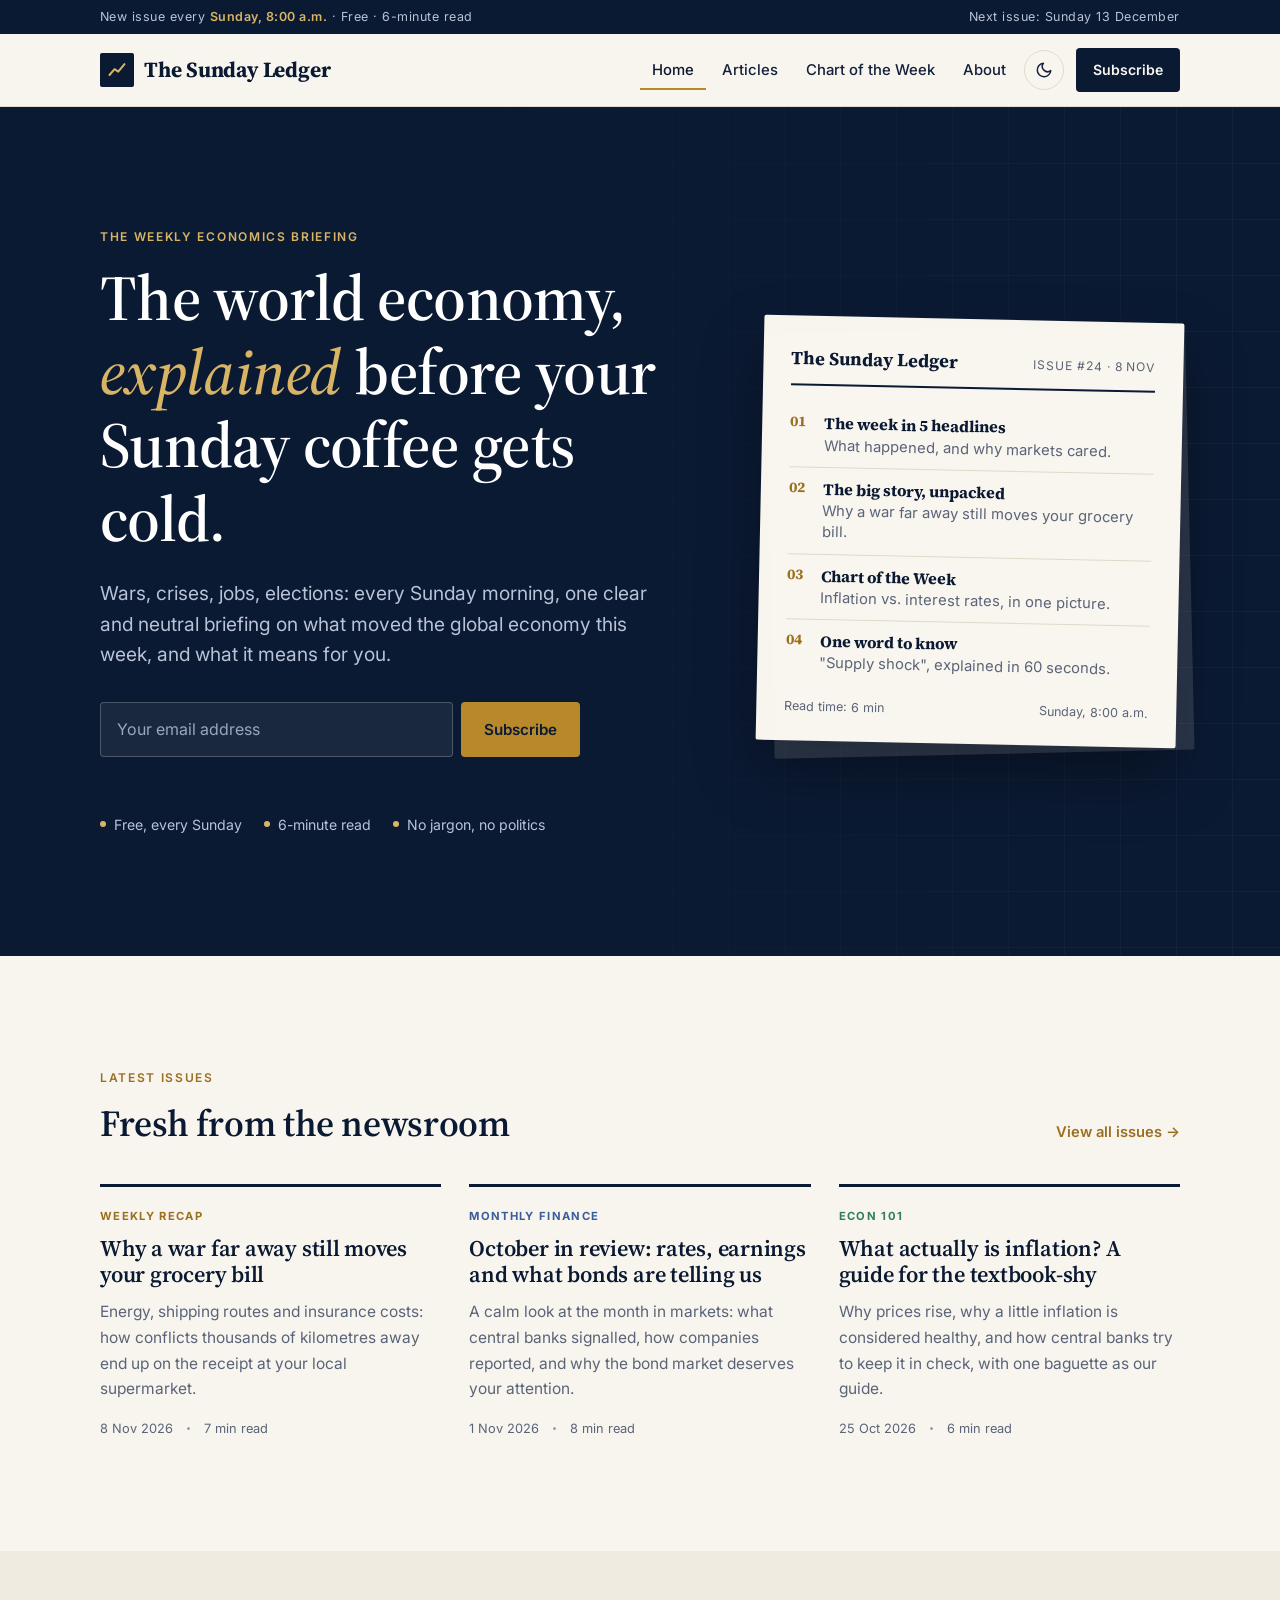
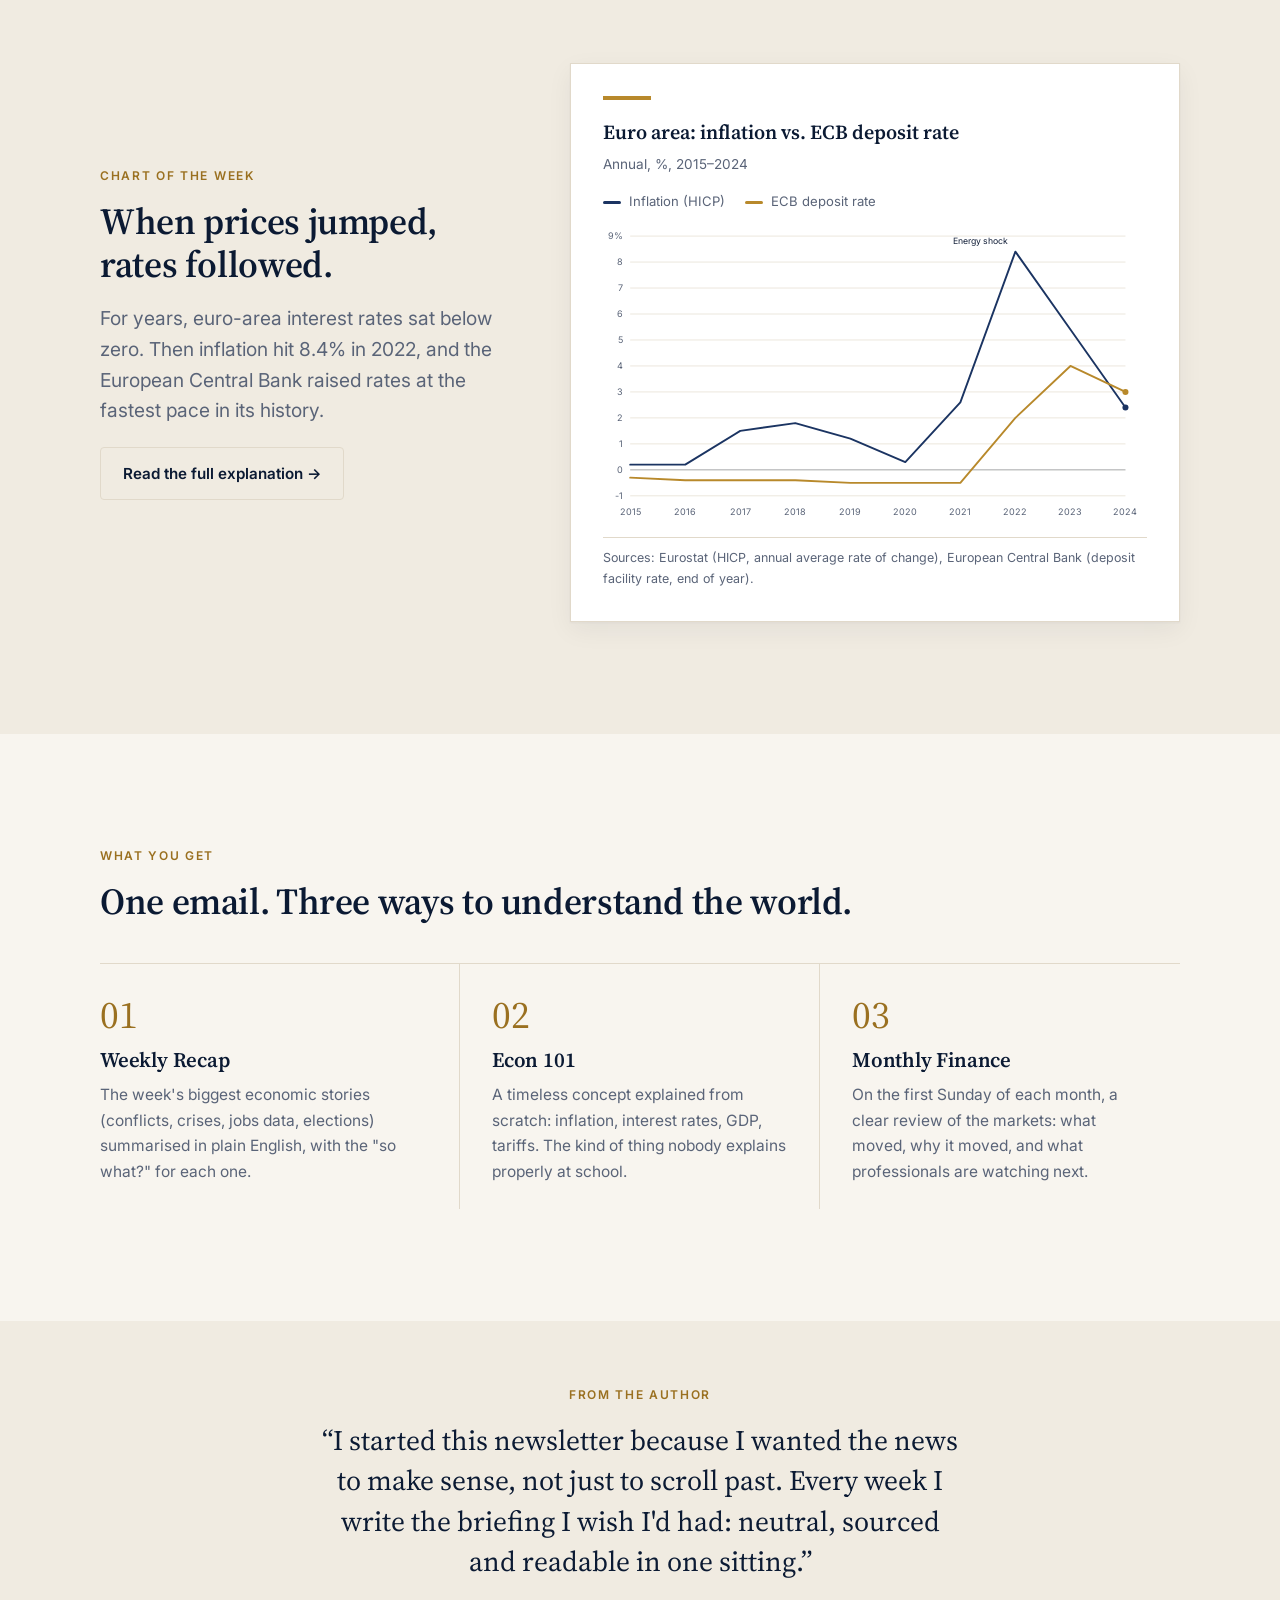
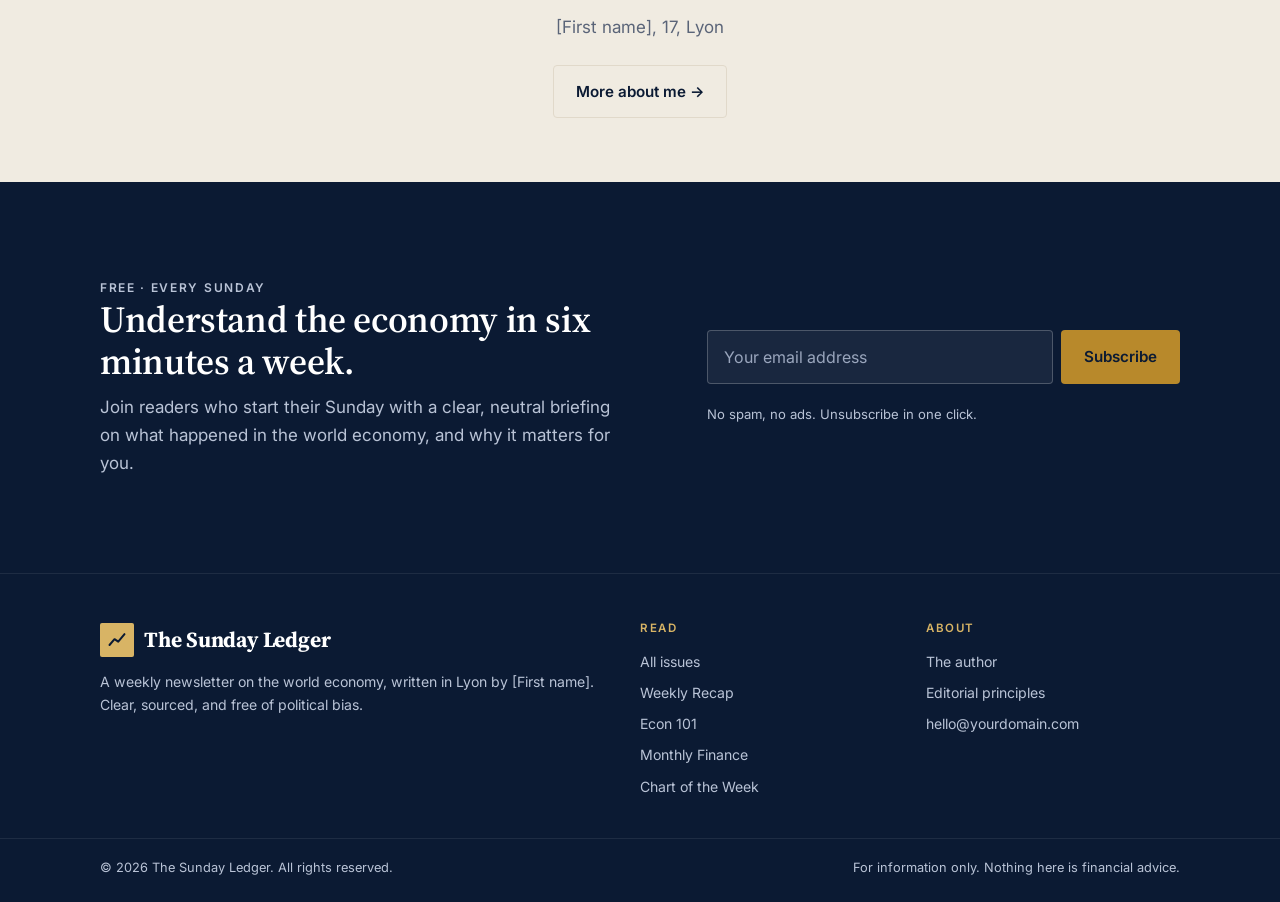
==== index.html @ b08a8568 "Build newsletter website: home, archive, chart of the week, about, sample article Co-Authored-By: Cl" ====
<!doctype html>
<html lang="en">
<head>
<meta charset="utf-8">
<meta name="viewport" content="width=device-width, initial-scale=1">
<title>The Sunday Ledger — The world economy, explained every Sunday</title>
<meta name="description" content="A free weekly newsletter that explains the world economy clearly and neutrally: wars, crises, jobs, politics and markets, in six minutes.">
<meta property="og:title" content="The Sunday Ledger — The world economy, explained every Sunday">
<meta property="og:description" content="A free weekly newsletter that explains the world economy clearly and neutrally: wars, crises, jobs, politics and markets, in six minutes.">
<meta property="og:type" content="website">
<meta name="theme-color" content="#0b1a33">
<link rel="icon" href="assets/favicon.svg" type="image/svg+xml">
<link rel="preconnect" href="https://fonts.googleapis.com">
<link rel="preconnect" href="https://fonts.gstatic.com" crossorigin>
<link href="https://fonts.googleapis.com/css2?family=Inter:wght@400;500;600;700&family=Source+Serif+4:ital,opsz,wght@0,8..60,400;0,8..60,600;0,8..60,700;1,8..60,500&display=swap" rel="stylesheet">
<link rel="stylesheet" href="css/style.css">
<script>
  // Set theme before paint to avoid a flash
  (function () {
    var t;
    try { t = localStorage.getItem("theme"); } catch (e) {}
    if (t !== "light" && t !== "dark") t = matchMedia("(prefers-color-scheme: dark)").matches ? "dark" : "light";
    document.documentElement.setAttribute("data-theme", t);
  })();
</script>
<script src="js/main.js" defer></script>
</head>
<body>
<a class="skip-link" href="#main">Skip to content</a>

<div class="topstrip">
  <div class="container">
    <span>New issue every <strong>Sunday, 8:00 a.m.</strong> <span class="hide-sm">· Free · 6-minute read</span></span>
    <span class="hide-sm">Next issue: <span data-next-issue>this Sunday</span></span>
  </div>
</div>
<header class="site-header">
  <div class="container">
    <a class="brand" href="index.html" aria-label="Home"><span class="brand-mark" aria-hidden="true"><svg width="20" height="20" viewBox="0 0 24 24"><path d="M3 18 L9 11 L13.5 14 L21 5" fill="none" stroke="#d8b465" stroke-width="2.4" stroke-linecap="round" stroke-linejoin="round"/></svg></span><span class="brand-name" data-site-name>The Sunday Ledger</span></a>
    <nav class="nav" aria-label="Main">
      <ul class="nav-links" id="nav-links">
        <li><a href="index.html" aria-current="page">Home</a></li>
        <li><a href="articles.html">Articles</a></li>
        <li><a href="chart-of-the-week.html">Chart of the Week</a></li>
        <li><a href="about.html">About</a></li>
      </ul>
      <button class="icon-btn theme-toggle" type="button" aria-label="Toggle dark mode">
        <svg class="icon-moon" viewBox="0 0 24 24" fill="none" stroke="currentColor" stroke-width="2" stroke-linecap="round" stroke-linejoin="round"><path d="M21 12.8A9 9 0 1 1 11.2 3a7 7 0 0 0 9.8 9.8z"/></svg>
        <svg class="icon-sun" viewBox="0 0 24 24" fill="none" stroke="currentColor" stroke-width="2" stroke-linecap="round"><circle cx="12" cy="12" r="4"/><path d="M12 2v2M12 20v2M4.9 4.9l1.4 1.4M17.7 17.7l1.4 1.4M2 12h2M20 12h2M4.9 19.1l1.4-1.4M17.7 6.3l1.4-1.4"/></svg>
      </button>
      <button class="icon-btn menu-toggle" type="button" aria-label="Open menu" aria-expanded="false" aria-controls="nav-links">
        <svg viewBox="0 0 24 24" fill="none" stroke="currentColor" stroke-width="2" stroke-linecap="round"><path d="M4 7h16M4 12h16M4 17h16"/></svg>
      </button>
      <a class="btn btn-navy btn-header" href="#subscribe">Subscribe</a>
    </nav>
  </div>
</header>

<main id="main">
  <section class="hero on-dark" aria-labelledby="hero-title">
    <div class="container">
      <div>
        <p class="eyebrow">The weekly economics briefing</p>
        <h1 id="hero-title">The world economy, <em>explained</em> before your Sunday coffee gets cold.</h1>
        <p class="lead">Wars, crises, jobs, elections: every Sunday morning, one clear and neutral briefing on what moved the global economy this week, and what it means for you.</p>
        <div class="form-wrap">
        <form class="subscribe-form" action="#" method="post" novalidate>
          <label class="sr-only" for="email-hero">Email address</label>
          <input id="email-hero" type="email" name="email" placeholder="Your email address" autocomplete="email" required>
          <button class="btn btn-gold" type="submit">Subscribe</button>
        </form>
        <p class="form-msg" role="status" aria-live="polite"></p>
      </div>
        <ul class="hero-points">
          <li>Free, every Sunday</li>
          <li>6-minute read</li>
          <li>No jargon, no politics</li>
        </ul>
      </div>
      <aside class="issue-card" aria-label="Preview of a typical issue">
        <div class="ic-head">
          <span class="ic-title" data-site-name>The Sunday Ledger</span>
          <span class="ic-date">Issue #24 · 8 Nov</span>
        </div>
        <ol>
          <li><div><b>The week in 5 headlines</b><span>What happened, and why markets cared.</span></div></li>
          <li><div><b>The big story, unpacked</b><span>Why a war far away still moves your grocery bill.</span></div></li>
          <li><div><b>Chart of the Week</b><span>Inflation vs. interest rates, in one picture.</span></div></li>
          <li><div><b>One word to know</b><span>"Supply shock", explained in 60 seconds.</span></div></li>
        </ol>
        <div class="ic-foot"><span>Read time: 6 min</span><span>Sunday, 8:00 a.m.</span></div>
      </aside>
    </div>
  </section>

  <section class="section" aria-labelledby="latest-title">
    <div class="container">
      <div class="section-head">
        <div>
          <p class="eyebrow">Latest issues</p>
          <h2 id="latest-title">Fresh from the newsroom</h2>
        </div>
        <a class="more" href="articles.html">View all issues →</a>
      </div>
      <div class="cards">
        <a class="card reveal" href="articles.html#recap">
          <span class="tag tag-recap">Weekly Recap</span>
          <h3>Why a war far away still moves your grocery bill</h3>
          <p>Energy, shipping routes and insurance costs: how conflicts thousands of kilometres away end up on the receipt at your local supermarket.</p>
          <div class="meta"><time datetime="2026-11-08">8 Nov 2026</time><span class="dot"></span><span>7 min read</span></div>
        </a>
        <a class="card reveal" href="articles.html#finance">
          <span class="tag tag-finance">Monthly Finance</span>
          <h3>October in review: rates, earnings and what bonds are telling us</h3>
          <p>A calm look at the month in markets: what central banks signalled, how companies reported, and why the bond market deserves your attention.</p>
          <div class="meta"><time datetime="2026-11-01">1 Nov 2026</time><span class="dot"></span><span>8 min read</span></div>
        </a>
        <a class="card reveal" href="article-what-is-inflation.html">
          <span class="tag tag-econ">Econ 101</span>
          <h3>What actually is inflation? A guide for the textbook-shy</h3>
          <p>Why prices rise, why a little inflation is considered healthy, and how central banks try to keep it in check, with one baguette as our guide.</p>
          <div class="meta"><time datetime="2026-10-25">25 Oct 2026</time><span class="dot"></span><span>6 min read</span></div>
        </a>
      </div>
    </div>
  </section>

  <section class="section section-alt" aria-labelledby="cotw-title">
    <div class="container chart-feature">
      <div class="reveal">
        <p class="eyebrow">Chart of the Week</p>
        <h2 id="cotw-title">When prices jumped, rates followed.</h2>
        <p class="lead">For years, euro-area interest rates sat below zero. Then inflation hit 8.4% in 2022, and the European Central Bank raised rates at the fastest pace in its history.</p>
        <p><a class="btn btn-ghost" href="chart-of-the-week.html">Read the full explanation →</a></p>
      </div>
      <figure class="chart-box reveal" style="margin:0">
        <div class="chart-top"></div>
        <p class="chart-title">Euro area: inflation vs. ECB deposit rate</p>
        <p class="chart-sub">Annual, %, 2015–2024</p>
        <div class="chart-legend"><span><i class="la"></i>Inflation (HICP)</span><span><i class="lb"></i>ECB deposit rate</span></div>
        <div class="chart-wrap" data-chart="inflation" data-label="Line chart of euro-area inflation and the ECB deposit rate from 2015 to 2024. Inflation peaks at 8.4% in 2022; the deposit rate rises from -0.5% to 4% in 2023."></div>
        <figcaption class="chart-source">Sources: Eurostat (HICP, annual average rate of change), European Central Bank (deposit facility rate, end of year).</figcaption>
      </figure>
    </div>
  </section>

  <section class="section" aria-labelledby="what-title">
    <div class="container">
      <div class="section-head">
        <div>
          <p class="eyebrow">What you get</p>
          <h2 id="what-title">One email. Three ways to understand the world.</h2>
        </div>
      </div>
      <div class="pillars">
        <div class="pillar reveal">
          <span class="num">01</span>
          <h3>Weekly Recap</h3>
          <p>The week's biggest economic stories (conflicts, crises, jobs data, elections) summarised in plain English, with the "so what?" for each one.</p>
        </div>
        <div class="pillar reveal">
          <span class="num">02</span>
          <h3>Econ 101</h3>
          <p>A timeless concept explained from scratch: inflation, interest rates, GDP, tariffs. The kind of thing nobody explains properly at school.</p>
        </div>
        <div class="pillar reveal">
          <span class="num">03</span>
          <h3>Monthly Finance</h3>
          <p>On the first Sunday of each month, a clear review of the markets: what moved, why it moved, and what professionals are watching next.</p>
        </div>
      </div>
    </div>
  </section>

  <section class="section-tight section-alt" aria-label="About the author">
    <div class="container narrow" style="text-align:center">
      <p class="eyebrow">From the author</p>
      <p style="font-family:var(--font-serif);font-size:clamp(1.3rem,2.6vw,1.75rem);line-height:1.45;color:var(--heading)">“I started this newsletter because I wanted the news to make sense, not just to scroll past. Every week I write the briefing I wish I'd had: neutral, sourced and readable in one sitting.”</p>
      <p style="color:var(--text-muted);margin-bottom:24px"><span data-author>[First name]</span>, <span data-age>17</span>, <span data-city>Lyon</span></p>
      <a class="btn btn-ghost" href="about.html">More about me →</a>
    </div>
  </section>
</main>

<section class="subscribe-cta on-dark" id="subscribe" aria-labelledby="sub-title">
  <div class="container">
    <div>
      <p class="eyebrow">Free · Every Sunday</p>
      <h2 id="sub-title">Understand the economy in six minutes a week.</h2>
      <p>Join readers who start their Sunday with a clear, neutral briefing on what happened in the world economy, and why it matters for you.</p>
    </div>
    <div>
      <div class="form-wrap">
        <form class="subscribe-form" action="#" method="post" novalidate>
          <label class="sr-only" for="email-bottom">Email address</label>
          <input id="email-bottom" type="email" name="email" placeholder="Your email address" autocomplete="email" required>
          <button class="btn btn-gold" type="submit">Subscribe</button>
        </form>
        <p class="form-msg" role="status" aria-live="polite"></p>
      </div>
      <p class="form-note">No spam, no ads. Unsubscribe in one click.</p>
    </div>
  </div>
</section>

<footer class="site-footer">
  <div class="container">
    <div class="footer-about">
      <a class="brand" href="index.html"><span class="brand-mark" aria-hidden="true"><svg width="20" height="20" viewBox="0 0 24 24"><path d="M3 18 L9 11 L13.5 14 L21 5" fill="none" stroke="#d8b465" stroke-width="2.4" stroke-linecap="round" stroke-linejoin="round"/></svg></span><span class="brand-name" data-site-name>The Sunday Ledger</span></a>
      <p>A weekly newsletter on the world economy, written in <span data-city>Lyon</span> by <span data-author>[First name]</span>. Clear, sourced, and free of political bias.</p>
    </div>
    <div>
      <h4>Read</h4>
      <ul>
        <li><a href="articles.html">All issues</a></li>
        <li><a href="articles.html#recap">Weekly Recap</a></li>
        <li><a href="articles.html#econ">Econ 101</a></li>
        <li><a href="articles.html#finance">Monthly Finance</a></li>
        <li><a href="chart-of-the-week.html">Chart of the Week</a></li>
      </ul>
    </div>
    <div>
      <h4>About</h4>
      <ul>
        <li><a href="about.html">The author</a></li>
        <li><a href="about.html#principles">Editorial principles</a></li>
        <li><a data-email href="mailto:hello@yourdomain.com">hello@yourdomain.com</a></li>
      </ul>
    </div>
  </div>
  <div class="footer-bottom">
    <div class="container">
      <span>© <span data-year>2026</span> <span data-site-name>The Sunday Ledger</span>. All rights reserved.</span>
      <span>For information only. Nothing here is financial advice.</span>
    </div>
  </div>
</footer>
</body>
</html>
---- css/style.css ----
/* ==========================================================================
   The Sunday Ledger — stylesheet
   Palette: deep navy, off-white, gold accent. Serif headings, sans body.
   ========================================================================== */

:root {
  --navy-900: #0b1a33;
  --navy-800: #11264a;
  --navy-700: #1b3462;
  --gold: #b8892b;
  --gold-soft: #d8b465;

  --bg: #f8f5ef;            /* off-white paper */
  --surface: #ffffff;
  --surface-alt: #f0ebe1;
  --text: #14213a;
  --text-muted: #5a6478;
  --border: #e1d9ca;
  --heading: #0b1a33;
  --accent: #9a7020;        /* gold, darkened for contrast on light bg */
  --accent-strong: #b8892b;
  --link: #1b3462;
  --hero-bg: #0b1a33;
  --hero-text: #f8f5ef;
  --hero-muted: #b9c3d6;
  --chart-grid: #e6dfd2;
  --chart-a: #1b3462;
  --chart-b: #b8892b;
  --shadow: 0 1px 2px rgba(11, 26, 51, .04), 0 8px 24px rgba(11, 26, 51, .06);

  --font-serif: "Source Serif 4", "Georgia", "Times New Roman", serif;
  --font-sans: "Inter", system-ui, -apple-system, "Segoe UI", Roboto, sans-serif;

  --max: 1160px;
  --narrow: 720px;
  --radius: 4px;
  --gutter: clamp(16px, 4vw, 40px);
}

:root[data-theme="dark"] {
  --bg: #0a1426;
  --surface: #0f1d36;
  --surface-alt: #13233f;
  --text: #e6e9f0;
  --text-muted: #9aa6bd;
  --border: #22365a;
  --heading: #f8f5ef;
  --accent: #d8b465;
  --accent-strong: #d8b465;
  --link: #c9d6f0;
  --hero-bg: #071022;
  --hero-text: #f8f5ef;
  --hero-muted: #9aa6bd;
  --chart-grid: #22365a;
  --chart-a: #8fb0ea;
  --chart-b: #d8b465;
  --shadow: 0 1px 2px rgba(0, 0, 0, .2), 0 8px 24px rgba(0, 0, 0, .25);
}

/* ---------- Reset & base ---------- */
*, *::before, *::after { box-sizing: border-box; }
html { -webkit-text-size-adjust: 100%; scroll-behavior: smooth; }
body {
  margin: 0;
  background: var(--bg);
  color: var(--text);
  font-family: var(--font-sans);
  font-size: 17px;
  line-height: 1.65;
  -webkit-font-smoothing: antialiased;
  transition: background-color .25s ease, color .25s ease;
}
img, svg { max-width: 100%; display: block; }
a { color: var(--link); text-decoration-thickness: 1px; text-underline-offset: 3px; }
a:hover { color: var(--accent); }
h1, h2, h3, h4 {
  font-family: var(--font-serif);
  color: var(--heading);
  line-height: 1.15;
  font-weight: 600;
  letter-spacing: -0.01em;
  margin: 0 0 .5em;
}
h1 { font-size: clamp(2.2rem, 5.5vw, 4rem); }
h2 { font-size: clamp(1.6rem, 3.4vw, 2.3rem); }
h3 { font-size: 1.3rem; }
p { margin: 0 0 1.1em; }
:focus-visible { outline: 2px solid var(--accent-strong); outline-offset: 3px; }
.sr-only {
  position: absolute; width: 1px; height: 1px; padding: 0; margin: -1px;
  overflow: hidden; clip: rect(0 0 0 0); white-space: nowrap; border: 0;
}
.skip-link {
  position: absolute; left: 16px; top: -60px; z-index: 100;
  background: var(--accent-strong); color: var(--navy-900); padding: 8px 14px;
  font-weight: 600; text-decoration: none;
}
.skip-link:focus { top: 12px; }

.container { width: 100%; max-width: var(--max); margin: 0 auto; padding: 0 var(--gutter); }
.narrow { max-width: var(--narrow); }

.eyebrow {
  font-family: var(--font-sans);
  font-size: .75rem;
  font-weight: 600;
  letter-spacing: .14em;
  text-transform: uppercase;
  color: var(--accent);
  margin: 0 0 .9rem;
}
.lead { font-size: 1.2rem; color: var(--text-muted); line-height: 1.6; }
.rule { border: 0; border-top: 1px solid var(--border); margin: 0; }

/* ---------- Top strip ---------- */
.topstrip {
  background: var(--navy-900);
  color: var(--hero-muted);
  font-size: .78rem;
  letter-spacing: .04em;
}
.topstrip .container {
  display: flex; justify-content: space-between; align-items: center;
  min-height: 34px; gap: 12px;
}
.topstrip strong { color: var(--gold-soft); font-weight: 600; }
@media (max-width: 560px) { .topstrip .hide-sm { display: none; } }

/* ---------- Header ---------- */
.site-header {
  position: sticky; top: 0; z-index: 50;
  background: color-mix(in srgb, var(--bg) 92%, transparent);
  backdrop-filter: saturate(140%) blur(10px);
  -webkit-backdrop-filter: saturate(140%) blur(10px);
  border-bottom: 1px solid var(--border);
}
.site-header .container {
  display: flex; align-items: center; justify-content: space-between;
  min-height: 72px; gap: 16px;
}
.brand {
  display: flex; align-items: center; gap: 10px;
  text-decoration: none; color: var(--heading);
}
.brand-mark {
  width: 34px; height: 34px; flex: none;
  border-radius: 2px; background: var(--navy-900);
  display: grid; place-items: center;
}
:root[data-theme="dark"] .brand-mark { background: var(--gold-soft); }
:root[data-theme="dark"] .brand-mark path { stroke: var(--navy-900); }
.brand-name {
  font-family: var(--font-serif); font-size: 1.35rem; font-weight: 700;
  letter-spacing: -0.01em; white-space: nowrap;
}
.nav { display: flex; align-items: center; gap: 6px; }
.nav-links { display: flex; gap: 4px; list-style: none; margin: 0; padding: 0; }
.nav-links a {
  display: block; padding: 8px 12px; text-decoration: none;
  color: var(--text); font-size: .93rem; font-weight: 500; border-radius: var(--radius);
}
.nav-links a:hover { color: var(--accent); }
.nav-links a[aria-current="page"] { color: var(--heading); box-shadow: inset 0 -2px 0 var(--accent-strong); border-radius: 0; }

.icon-btn {
  width: 40px; height: 40px; display: grid; place-items: center;
  background: transparent; border: 1px solid var(--border); border-radius: 50%;
  color: var(--text); cursor: pointer; transition: border-color .2s, color .2s;
}
.icon-btn:hover { border-color: var(--accent-strong); color: var(--accent); }
.icon-btn svg { width: 18px; height: 18px; }
.theme-toggle .icon-sun { display: none; }
:root[data-theme="dark"] .theme-toggle .icon-sun { display: block; }
:root[data-theme="dark"] .theme-toggle .icon-moon { display: none; }
.menu-toggle { display: none; }

@media (max-width: 860px) {
  .menu-toggle { display: grid; }
  .nav-links {
    position: absolute; left: 0; right: 0; top: 100%;
    flex-direction: column; gap: 0;
    background: var(--bg); border-bottom: 1px solid var(--border);
    padding: 8px var(--gutter) 20px;
    display: none;
  }
  .nav-links.open { display: flex; }
  .nav-links a { padding: 14px 0; border-bottom: 1px solid var(--border); border-radius: 0; font-size: 1rem; }
  .nav-links a[aria-current="page"] { box-shadow: none; color: var(--accent); }
  .nav .btn-header { display: none; }
}

/* ---------- Buttons & forms ---------- */
.btn {
  display: inline-flex; align-items: center; justify-content: center; gap: 8px;
  font-family: var(--font-sans); font-weight: 600; font-size: .95rem;
  padding: 13px 22px; border-radius: var(--radius); border: 1px solid transparent;
  cursor: pointer; text-decoration: none; transition: background-color .2s, color .2s, transform .1s;
  white-space: nowrap;
}
.btn:active { transform: translateY(1px); }
.btn-gold { background: var(--accent-strong); color: var(--navy-900); }
.btn-gold:hover { background: var(--gold-soft); color: var(--navy-900); }
.btn-navy { background: var(--navy-900); color: #f8f5ef; }
.btn-navy:hover { background: var(--navy-700); color: #fff; }
:root[data-theme="dark"] .btn-navy { background: var(--gold-soft); color: var(--navy-900); }
.btn-ghost { background: transparent; color: var(--heading); border-color: var(--border); }
.btn-ghost:hover { border-color: var(--accent-strong); color: var(--accent); }
.btn-header { padding: 9px 16px; font-size: .88rem; margin-left: 6px; }

.subscribe-form { display: flex; gap: 8px; width: 100%; max-width: 480px; }
.subscribe-form input[type="email"] {
  flex: 1; min-width: 0;
  font: inherit; font-size: 1rem;
  padding: 13px 16px; border-radius: var(--radius);
  border: 1px solid var(--border); background: var(--surface); color: var(--text);
}
.subscribe-form input[type="email"]::placeholder { color: var(--text-muted); }
.subscribe-form input[type="email"]:focus { outline: none; border-color: var(--accent-strong); box-shadow: 0 0 0 3px color-mix(in srgb, var(--accent-strong) 25%, transparent); }
.on-dark .subscribe-form input[type="email"] {
  background: rgba(255,255,255,.06); border-color: rgba(255,255,255,.22); color: #fff;
}
.on-dark .subscribe-form input[type="email"]::placeholder { color: #9aa6bd; }
.form-note { font-size: .82rem; color: var(--text-muted); margin: 10px 0 0; }
.on-dark .form-note { color: var(--hero-muted); }
.form-msg { font-size: .9rem; margin: 10px 0 0; min-height: 1.4em; font-weight: 500; }
.form-msg.ok { color: #2f8f5b; }
.on-dark .form-msg.ok, :root[data-theme="dark"] .form-msg.ok { color: #6fd3a0; }
.form-msg.err { color: #c0392b; }
.on-dark .form-msg.err { color: #ff8a7a; }
@media (max-width: 480px) {
  .subscribe-form { flex-direction: column; }
  .subscribe-form .btn { width: 100%; }
}

/* Slim subscribe bar under header (inner pages) */
.subscribe-bar {
  background: var(--surface-alt); border-bottom: 1px solid var(--border);
}
.subscribe-bar .container {
  display: flex; align-items: center; justify-content: space-between; gap: 20px;
  padding-top: 14px; padding-bottom: 14px; flex-wrap: wrap;
}
.subscribe-bar p { margin: 0; font-size: .95rem; }
.subscribe-bar p strong { font-family: var(--font-serif); font-size: 1.05rem; color: var(--heading); }
.subscribe-bar .subscribe-form { max-width: 420px; }
.subscribe-bar .subscribe-form input, .subscribe-bar .subscribe-form .btn { padding-top: 10px; padding-bottom: 10px; }
.subscribe-bar .form-msg { margin: 4px 0 0; min-height: 0; }
.subscribe-bar .form-wrap { flex: 1 1 320px; max-width: 420px; }

/* ---------- Hero ---------- */
.hero {
  background: var(--hero-bg); color: var(--hero-text);
  position: relative; overflow: hidden;
}
.hero::after {
  content: ""; position: absolute; inset: 0; pointer-events: none;
  background-image:
    linear-gradient(rgba(255,255,255,.035) 1px, transparent 1px),
    linear-gradient(90deg, rgba(255,255,255,.035) 1px, transparent 1px);
  background-size: 56px 56px;
  mask-image: linear-gradient(90deg, transparent 30%, #000 100%);
  -webkit-mask-image: linear-gradient(90deg, transparent 30%, #000 100%);
}
.hero .container {
  position: relative; z-index: 1;
  display: grid; grid-template-columns: 1.25fr .9fr; gap: clamp(32px, 6vw, 80px);
  align-items: center;
  padding-top: clamp(56px, 10vw, 120px); padding-bottom: clamp(56px, 10vw, 120px);
}
.hero h1 { color: #fff; margin-bottom: .35em; }
.hero h1 em { font-style: italic; color: var(--gold-soft); font-weight: 500; }
.hero .lead { color: var(--hero-muted); max-width: 560px; margin-bottom: 2rem; }
.hero .eyebrow { color: var(--gold-soft); }
.hero-points {
  display: flex; flex-wrap: wrap; gap: 8px 22px; list-style: none; padding: 0; margin: 26px 0 0;
  font-size: .88rem; color: var(--hero-muted);
}
.hero-points li { display: flex; align-items: center; gap: 8px; }
.hero-points li::before { content: ""; width: 6px; height: 6px; background: var(--gold-soft); border-radius: 50%; }

.issue-card {
  background: #f8f5ef; color: var(--navy-900);
  border-radius: 2px; padding: 28px 28px 24px;
  box-shadow: 0 30px 60px rgba(0,0,0,.35);
  transform: rotate(1.2deg);
  position: relative;
}
.issue-card::before {
  content: ""; position: absolute; inset: 10px -10px -10px 10px; z-index: -1;
  background: rgba(248,245,239,.12); border-radius: 2px; transform: rotate(-2.5deg);
}
.issue-card .ic-head {
  display: flex; justify-content: space-between; align-items: baseline;
  border-bottom: 2px solid var(--navy-900); padding-bottom: 10px; margin-bottom: 16px;
}
.issue-card .ic-title { font-family: var(--font-serif); font-weight: 700; font-size: 1.15rem; }
.issue-card .ic-date { font-size: .75rem; letter-spacing: .08em; text-transform: uppercase; color: #5a6478; }
.issue-card ol { list-style: none; padding: 0; margin: 0; counter-reset: ic; }
.issue-card li {
  counter-increment: ic; display: grid; grid-template-columns: 28px 1fr; gap: 6px;
  padding: 10px 0; border-bottom: 1px solid #e1d9ca; font-size: .92rem; line-height: 1.45;
}
.issue-card li:last-child { border-bottom: 0; }
.issue-card li::before { content: counter(ic, decimal-leading-zero); font-family: var(--font-serif); color: #9a7020; font-weight: 700; }
.issue-card li b { display: block; font-family: var(--font-serif); font-size: 1rem; }
.issue-card li span { color: #5a6478; }
.issue-card .ic-foot { margin-top: 12px; font-size: .78rem; color: #5a6478; display: flex; justify-content: space-between; }

@media (max-width: 900px) {
  .hero .container { grid-template-columns: 1fr; }
  .issue-card { transform: none; max-width: 520px; }
}

/* ---------- Sections ---------- */
.section { padding: clamp(64px, 9vw, 112px) 0; }
.section-tight { padding: clamp(40px, 6vw, 64px) 0; }
.section-alt { background: var(--surface-alt); }
.section-head {
  display: flex; justify-content: space-between; align-items: flex-end; gap: 20px;
  margin-bottom: 40px; flex-wrap: wrap;
}
.section-head h2 { margin: 0; }
.section-head .more { font-weight: 600; font-size: .92rem; text-decoration: none; color: var(--accent); }
.section-head .more:hover { text-decoration: underline; }

/* ---------- Article cards ---------- */
.cards { display: grid; grid-template-columns: repeat(3, 1fr); gap: 28px; }
@media (max-width: 900px) { .cards { grid-template-columns: 1fr; gap: 0; } }
.card {
  display: flex; flex-direction: column;
  border-top: 3px solid var(--heading);
  padding-top: 20px;
  text-decoration: none; color: inherit;
}
@media (max-width: 900px) {
  .card { border-top: 1px solid var(--border); padding: 24px 0; }
  .card:first-child { border-top: 3px solid var(--heading); }
}
.card h3 { font-size: 1.4rem; margin: 10px 0 12px; transition: color .2s; }
.card:hover h3 { color: var(--accent); }
.card p { color: var(--text-muted); font-size: .97rem; margin-bottom: 16px; }
.meta {
  display: flex; flex-wrap: wrap; align-items: center; gap: 6px 14px;
  font-size: .8rem; color: var(--text-muted);
}
.meta .dot { width: 3px; height: 3px; border-radius: 50%; background: currentColor; opacity: .6; }
.tag {
  font-size: .7rem; font-weight: 700; letter-spacing: .12em; text-transform: uppercase;
  color: var(--accent);
}
.tag-recap { color: var(--accent); }
.tag-econ { color: #2f7d5b; }
.tag-finance { color: #3b5c9a; }
:root[data-theme="dark"] .tag-econ { color: #6fd3a0; }
:root[data-theme="dark"] .tag-finance { color: #8fb0ea; }
.card .meta { margin-top: auto; }

/* ---------- Pillars ---------- */
.pillars { display: grid; grid-template-columns: repeat(3, 1fr); gap: 0; border-top: 1px solid var(--border); }
.pillar { padding: 32px 32px 8px 0; border-right: 1px solid var(--border); }
.pillar + .pillar { padding-left: 32px; }
.pillar:last-child { border-right: 0; }
.pillar .num { font-family: var(--font-serif); font-size: 2.4rem; color: var(--accent); line-height: 1; margin-bottom: 14px; display: block; }
.pillar h3 { margin-bottom: 10px; }
.pillar p { color: var(--text-muted); font-size: .97rem; }
@media (max-width: 860px) {
  .pillars { grid-template-columns: 1fr; }
  .pillar, .pillar + .pillar { padding: 28px 0 8px; border-right: 0; border-bottom: 1px solid var(--border); }
}

/* ---------- Chart ---------- */
.chart-feature { display: grid; grid-template-columns: 1fr 1.5fr; gap: clamp(32px, 5vw, 64px); align-items: center; }
@media (max-width: 900px) { .chart-feature { grid-template-columns: 1fr; } }
.chart-box {
  background: var(--surface); border: 1px solid var(--border);
  padding: clamp(18px, 3vw, 32px); box-shadow: var(--shadow);
}
.chart-box .chart-title { font-family: var(--font-serif); font-size: 1.25rem; font-weight: 600; color: var(--heading); margin: 0 0 4px; }
.chart-box .chart-sub { font-size: .85rem; color: var(--text-muted); margin: 0 0 16px; }
.chart-box .chart-top { border-top: 4px solid var(--accent-strong); width: 48px; margin-bottom: 16px; }
.chart-legend { display: flex; flex-wrap: wrap; gap: 6px 20px; font-size: .82rem; color: var(--text-muted); margin-bottom: 8px; }
.chart-legend span { display: inline-flex; align-items: center; gap: 8px; }
.chart-legend i { display: inline-block; width: 18px; height: 3px; border-radius: 2px; }
.chart-legend .la { background: var(--chart-a); }
.chart-legend .lb { background: var(--chart-b); }
.chart-svg { width: 100%; height: auto; overflow: visible; }
.chart-svg text { font-family: var(--font-sans); font-size: 12px; fill: var(--text-muted); }
.chart-svg .grid line { stroke: var(--chart-grid); stroke-width: 1; }
.chart-svg .zero { stroke: var(--text-muted); stroke-width: 1; opacity: .6; }
.chart-svg .line-a { fill: none; stroke: var(--chart-a); stroke-width: 2.5; stroke-linejoin: round; stroke-linecap: round; }
.chart-svg .line-b { fill: none; stroke: var(--chart-b); stroke-width: 2.5; stroke-linejoin: round; stroke-linecap: round; }
.chart-svg .dot-a { fill: var(--chart-a); }
.chart-svg .dot-b { fill: var(--chart-b); }
.chart-svg .hover-line { stroke: var(--text-muted); stroke-dasharray: 3 3; opacity: 0; }
.chart-svg .label-end { font-weight: 600; font-size: 12px; }
.chart-svg .annot { font-size: 11.5px; fill: var(--text); }
.chart-wrap { position: relative; }
.chart-tip {
  position: absolute; pointer-events: none; opacity: 0;
  background: var(--navy-900); color: #f8f5ef; font-size: .8rem; line-height: 1.45;
  padding: 8px 12px; border-radius: 3px; transform: translate(-50%, -110%);
  white-space: nowrap; transition: opacity .12s; box-shadow: var(--shadow);
}
:root[data-theme="dark"] .chart-tip { background: #f8f5ef; color: var(--navy-900); }
.chart-tip b { font-family: var(--font-serif); }
.chart-source { font-size: .78rem; color: var(--text-muted); margin: 14px 0 0; border-top: 1px solid var(--border); padding-top: 10px; }

.chart-hero { padding: clamp(48px, 7vw, 88px) 0 0; }
.chart-page-grid { display: grid; grid-template-columns: 1.6fr 1fr; gap: clamp(32px, 5vw, 64px); align-items: start; }
@media (max-width: 960px) { .chart-page-grid { grid-template-columns: 1fr; } }
.takeaways { list-style: none; padding: 0; margin: 0; counter-reset: tk; }
.takeaways li {
  counter-increment: tk; position: relative; padding: 0 0 20px 44px; margin-bottom: 20px;
  border-bottom: 1px solid var(--border);
}
.takeaways li:last-child { border-bottom: 0; }
.takeaways li::before {
  content: counter(tk); position: absolute; left: 0; top: 0;
  width: 28px; height: 28px; border-radius: 50%; border: 1px solid var(--accent-strong);
  color: var(--accent); font-family: var(--font-serif); font-weight: 700; font-size: .9rem;
  display: grid; place-items: center;
}
.takeaways b { font-family: var(--font-serif); color: var(--heading); font-size: 1.05rem; display: block; margin-bottom: 4px; }
.takeaways span { color: var(--text-muted); font-size: .96rem; }

.past-charts { display: grid; grid-template-columns: repeat(3, 1fr); gap: 24px; }
@media (max-width: 860px) { .past-charts { grid-template-columns: 1fr; } }
.past-chart { background: var(--surface); border: 1px solid var(--border); padding: 20px; }
.past-chart .meta { margin-bottom: 10px; }
.past-chart h3 { font-size: 1.1rem; margin-bottom: 12px; }
.past-chart svg { width: 100%; height: 70px; }
.past-chart svg path { fill: none; stroke: var(--chart-a); stroke-width: 2; }
.past-chart svg .area { fill: color-mix(in srgb, var(--chart-a) 12%, transparent); stroke: none; }

/* ---------- Page header (inner pages) ---------- */
.page-head { padding: clamp(48px, 8vw, 96px) 0 clamp(32px, 5vw, 56px); border-bottom: 1px solid var(--border); }
.page-head h1 { font-size: clamp(2.2rem, 5vw, 3.4rem); }
.page-head .lead { max-width: 640px; margin: 0; }

/* ---------- Articles list ---------- */
.filters { display: flex; flex-wrap: wrap; gap: 8px; margin: 32px 0 8px; }
.filter-btn {
  font: inherit; font-size: .88rem; font-weight: 500;
  padding: 8px 16px; border-radius: 999px; cursor: pointer;
  background: transparent; color: var(--text); border: 1px solid var(--border);
  transition: all .2s;
}
.filter-btn:hover { border-color: var(--accent-strong); }
.filter-btn[aria-pressed="true"] { background: var(--heading); color: var(--bg); border-color: var(--heading); }
.issue-list { list-style: none; padding: 0; margin: 0; }
.issue-row {
  display: grid; grid-template-columns: 120px 1fr auto; gap: 8px 32px; align-items: baseline;
  padding: 28px 0; border-bottom: 1px solid var(--border);
}
.issue-row .no { font-family: var(--font-serif); font-size: .95rem; color: var(--text-muted); }
.issue-row .no b { display: block; font-size: 1.6rem; color: var(--heading); line-height: 1.1; }
.issue-row h2 { font-size: clamp(1.25rem, 2.4vw, 1.6rem); margin: 6px 0 8px; }
.issue-row h2 a { color: var(--heading); text-decoration: none; }
.issue-row h2 a:hover { color: var(--accent); }
.issue-row p { color: var(--text-muted); margin: 0; font-size: .97rem; max-width: 640px; }
.issue-row .side { text-align: right; font-size: .85rem; color: var(--text-muted); white-space: nowrap; }
.issue-row .side time { display: block; color: var(--text); font-weight: 500; }
.issue-row[hidden] { display: none; }
@media (max-width: 720px) {
  .issue-row { grid-template-columns: 1fr; gap: 4px; }
  .issue-row .no { display: flex; gap: 10px; align-items: baseline; }
  .issue-row .no b { font-size: 1rem; display: inline; }
  .issue-row .side { text-align: left; display: flex; gap: 12px; margin-top: 8px; }
  .issue-row .side time { display: inline; }
}

/* ---------- About ---------- */
.about-grid { display: grid; grid-template-columns: 300px 1fr; gap: clamp(32px, 6vw, 80px); align-items: start; }
@media (max-width: 860px) { .about-grid { grid-template-columns: 1fr; } }
.portrait {
  aspect-ratio: 4 / 5; background: var(--navy-900);
  display: grid; place-items: center; position: relative; overflow: hidden;
}
.portrait .initials { font-family: var(--font-serif); font-size: 5rem; color: var(--gold-soft); font-weight: 600; }
.portrait::after { content: ""; position: absolute; inset: 14px; border: 1px solid rgba(216,180,101,.45); }
.facts { list-style: none; padding: 0; margin: 20px 0 0; font-size: .92rem; }
.facts li { display: flex; justify-content: space-between; gap: 12px; padding: 10px 0; border-bottom: 1px solid var(--border); }
.facts li span:first-child { color: var(--text-muted); }
.facts li span:last-child { font-weight: 500; text-align: right; }
.prose { font-size: 1.08rem; }
.prose h2 { margin-top: 2em; font-size: clamp(1.5rem, 3vw, 2rem); }
.prose h3 { margin-top: 1.6em; }
.prose blockquote {
  margin: 1.8em 0; padding: 0 0 0 24px; border-left: 3px solid var(--accent-strong);
  font-family: var(--font-serif); font-size: 1.35rem; line-height: 1.45; color: var(--heading); font-style: italic;
}
.prose ul { padding-left: 1.2em; }
.prose li { margin-bottom: .5em; }
.timeline { list-style: none; padding: 0; margin: 24px 0 0; border-left: 1px solid var(--border); }
.timeline li { position: relative; padding: 0 0 32px 28px; }
.timeline li::before {
  content: ""; position: absolute; left: -6px; top: 8px; width: 11px; height: 11px;
  border-radius: 50%; background: var(--bg); border: 2px solid var(--accent-strong);
}
.timeline .role { font-family: var(--font-serif); font-size: 1.2rem; font-weight: 600; color: var(--heading); display: block; }
.timeline .org { font-size: .88rem; color: var(--accent); font-weight: 600; letter-spacing: .02em; display: block; margin-bottom: 6px; }
.timeline p { color: var(--text-muted); font-size: .98rem; margin: 0; }
.principles { display: grid; grid-template-columns: repeat(2, 1fr); gap: 24px; margin-top: 24px; }
@media (max-width: 640px) { .principles { grid-template-columns: 1fr; } }
.principle { background: var(--surface); border: 1px solid var(--border); padding: 22px; }
.principle h3 { font-size: 1.1rem; margin-bottom: 6px; }
.principle p { font-size: .95rem; color: var(--text-muted); margin: 0; }

/* ---------- Article page ---------- */
.article-head { padding: clamp(48px, 8vw, 96px) 0 32px; text-align: left; }
.article-head h1 { font-size: clamp(2rem, 4.6vw, 3.2rem); }
.article-head .lead { margin-bottom: 24px; }
.byline { display: flex; align-items: center; gap: 12px; font-size: .9rem; color: var(--text-muted); padding: 16px 0; border-top: 1px solid var(--border); border-bottom: 1px solid var(--border); }
.byline .avatar { width: 40px; height: 40px; border-radius: 50%; background: var(--navy-900); color: var(--gold-soft); display: grid; place-items: center; font-family: var(--font-serif); font-weight: 700; flex: none; }
.byline b { color: var(--text); font-weight: 600; }
.article-body { padding: 40px 0 64px; }
.article-body .prose > p:first-of-type::first-letter {
  font-family: var(--font-serif); float: left; font-size: 3.6em; line-height: .9;
  padding: 6px 10px 0 0; color: var(--accent); font-weight: 700;
}
.callout { background: var(--surface-alt); border-left: 3px solid var(--accent-strong); padding: 20px 24px; margin: 2em 0; }
.callout h3 { font-size: 1.05rem; margin: 0 0 10px; font-family: var(--font-sans); text-transform: uppercase; letter-spacing: .1em; color: var(--accent); }
.callout ul { margin: 0; }
.callout p:last-child { margin: 0; }
.article-nav { display: flex; justify-content: space-between; gap: 20px; padding-top: 32px; border-top: 1px solid var(--border); flex-wrap: wrap; }

/* ---------- Bottom subscribe ---------- */
.subscribe-cta { background: var(--hero-bg); color: var(--hero-text); }
.subscribe-cta .container {
  display: grid; grid-template-columns: 1.2fr 1fr; gap: 40px; align-items: center;
  padding-top: clamp(56px, 8vw, 96px); padding-bottom: clamp(56px, 8vw, 96px);
}
.subscribe-cta h2 { color: #fff; margin-bottom: .3em; }
.subscribe-cta p { color: var(--hero-muted); margin: 0; max-width: 520px; }
@media (max-width: 860px) { .subscribe-cta .container { grid-template-columns: 1fr; } }

/* ---------- Footer ---------- */
.site-footer { background: var(--navy-900); color: var(--hero-muted); font-size: .88rem; border-top: 1px solid rgba(255,255,255,.08); }
:root[data-theme="dark"] .site-footer { background: #050c1a; }
.site-footer .container { display: grid; grid-template-columns: 2fr 1fr 1fr; gap: 32px; padding-top: 48px; padding-bottom: 32px; }
.site-footer .brand { color: #fff; margin-bottom: 12px; }
.site-footer .brand-mark { background: var(--gold-soft); }
.site-footer .brand-mark path { stroke: var(--navy-900); }
.site-footer h4 { font-family: var(--font-sans); font-size: .72rem; letter-spacing: .14em; text-transform: uppercase; color: var(--gold-soft); margin-bottom: 14px; }
.site-footer ul { list-style: none; padding: 0; margin: 0; }
.site-footer li { margin-bottom: 8px; }
.site-footer a { color: var(--hero-muted); text-decoration: none; }
.site-footer a:hover { color: #fff; }
.footer-bottom { border-top: 1px solid rgba(255,255,255,.08); }
.footer-bottom .container { display: flex; justify-content: space-between; gap: 12px; flex-wrap: wrap; padding-top: 18px; padding-bottom: 24px; grid-template-columns: none; font-size: .8rem; }
@media (max-width: 720px) { .site-footer .container { grid-template-columns: 1fr 1fr; } .site-footer .footer-about { grid-column: 1 / -1; } }

/* ---------- Misc ---------- */
.reveal { opacity: 0; transform: translateY(12px); transition: opacity .6s ease, transform .6s ease; }
.reveal.in { opacity: 1; transform: none; }
@media (prefers-reduced-motion: reduce) {
  html { scroll-behavior: auto; }
  .reveal { opacity: 1; transform: none; transition: none; }
  * { transition: none !important; }
}

/* Keep the slim top subscribe bar compact on phones */
@media (max-width: 480px) {
  .subscribe-bar .container { gap: 10px; padding-top: 12px; padding-bottom: 12px; }
  .subscribe-bar p { font-size: .88rem; }
  .subscribe-bar .form-wrap { flex: 1 1 100%; max-width: none; min-width: 0; width: 100%; }
  .subscribe-bar .subscribe-form { flex-direction: row; max-width: none; }
  .subscribe-bar .subscribe-form .btn { width: auto; padding-left: 14px; padding-right: 14px; }
}
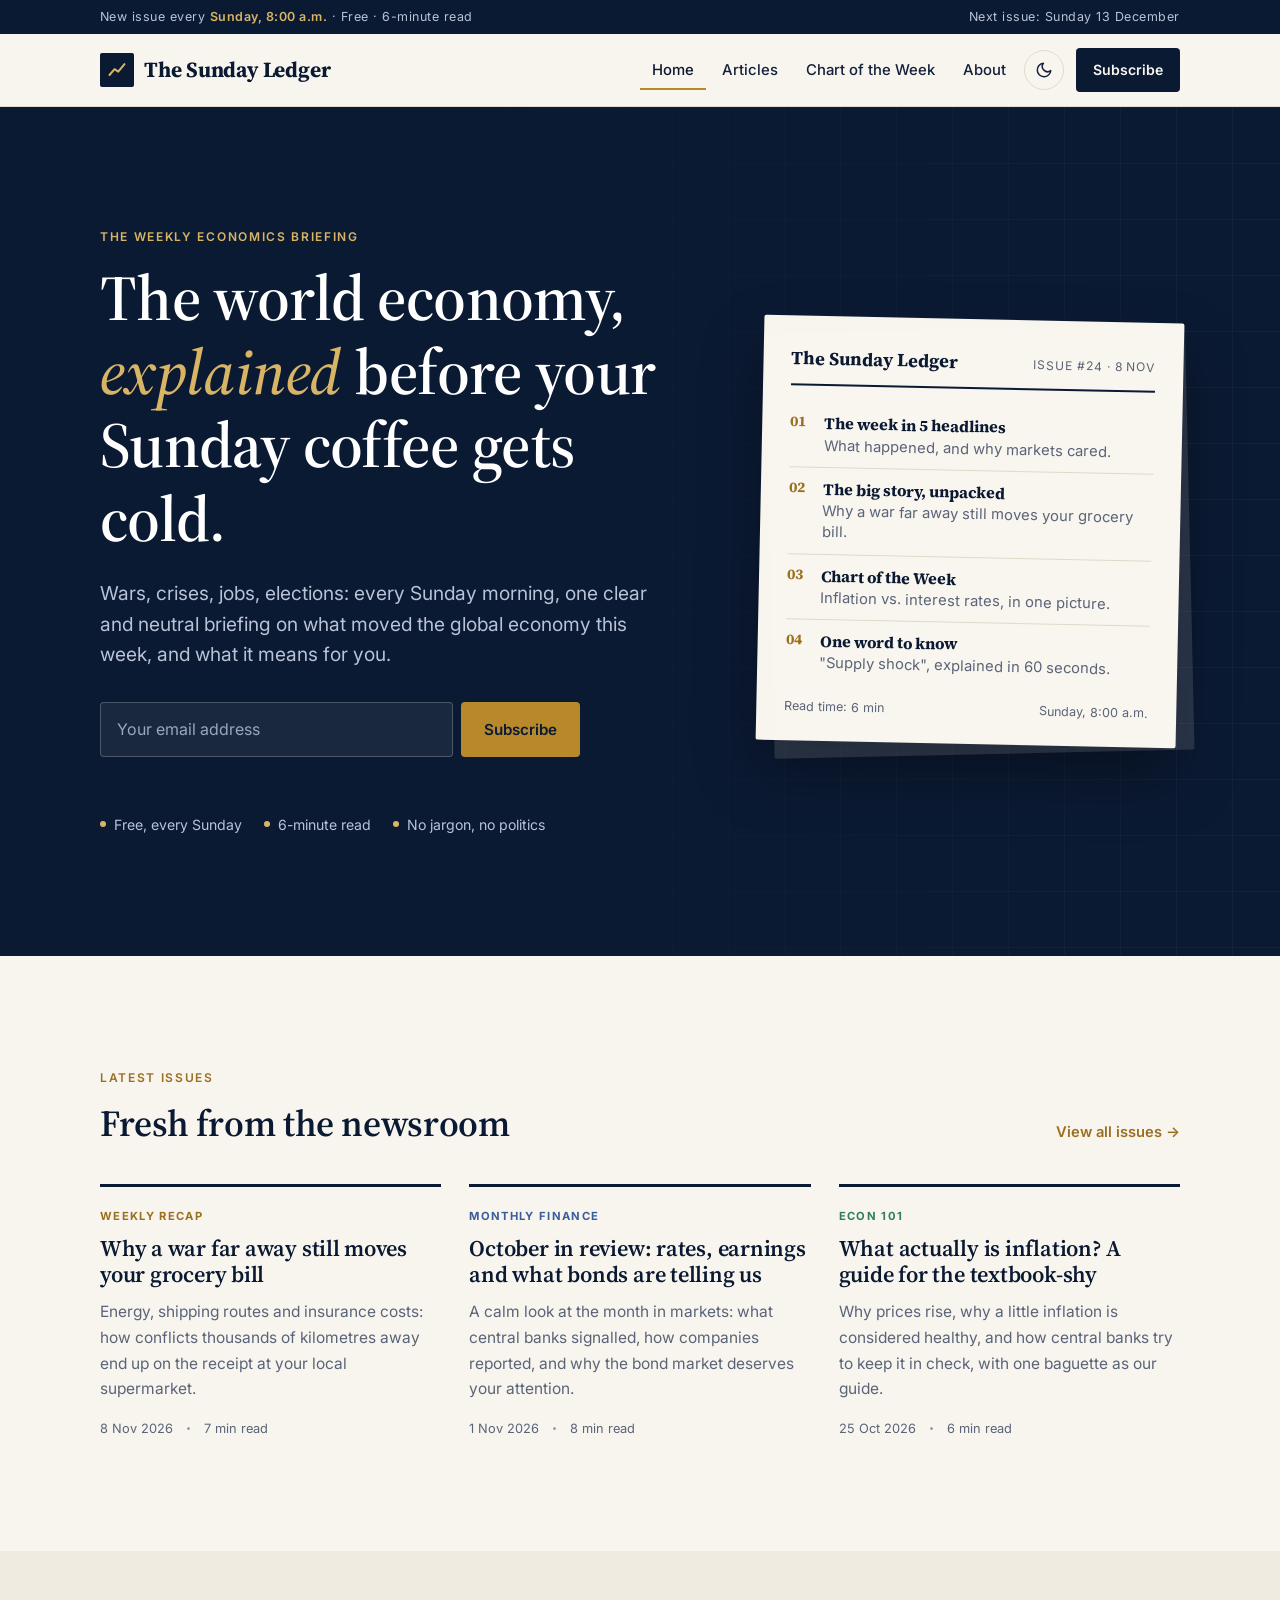
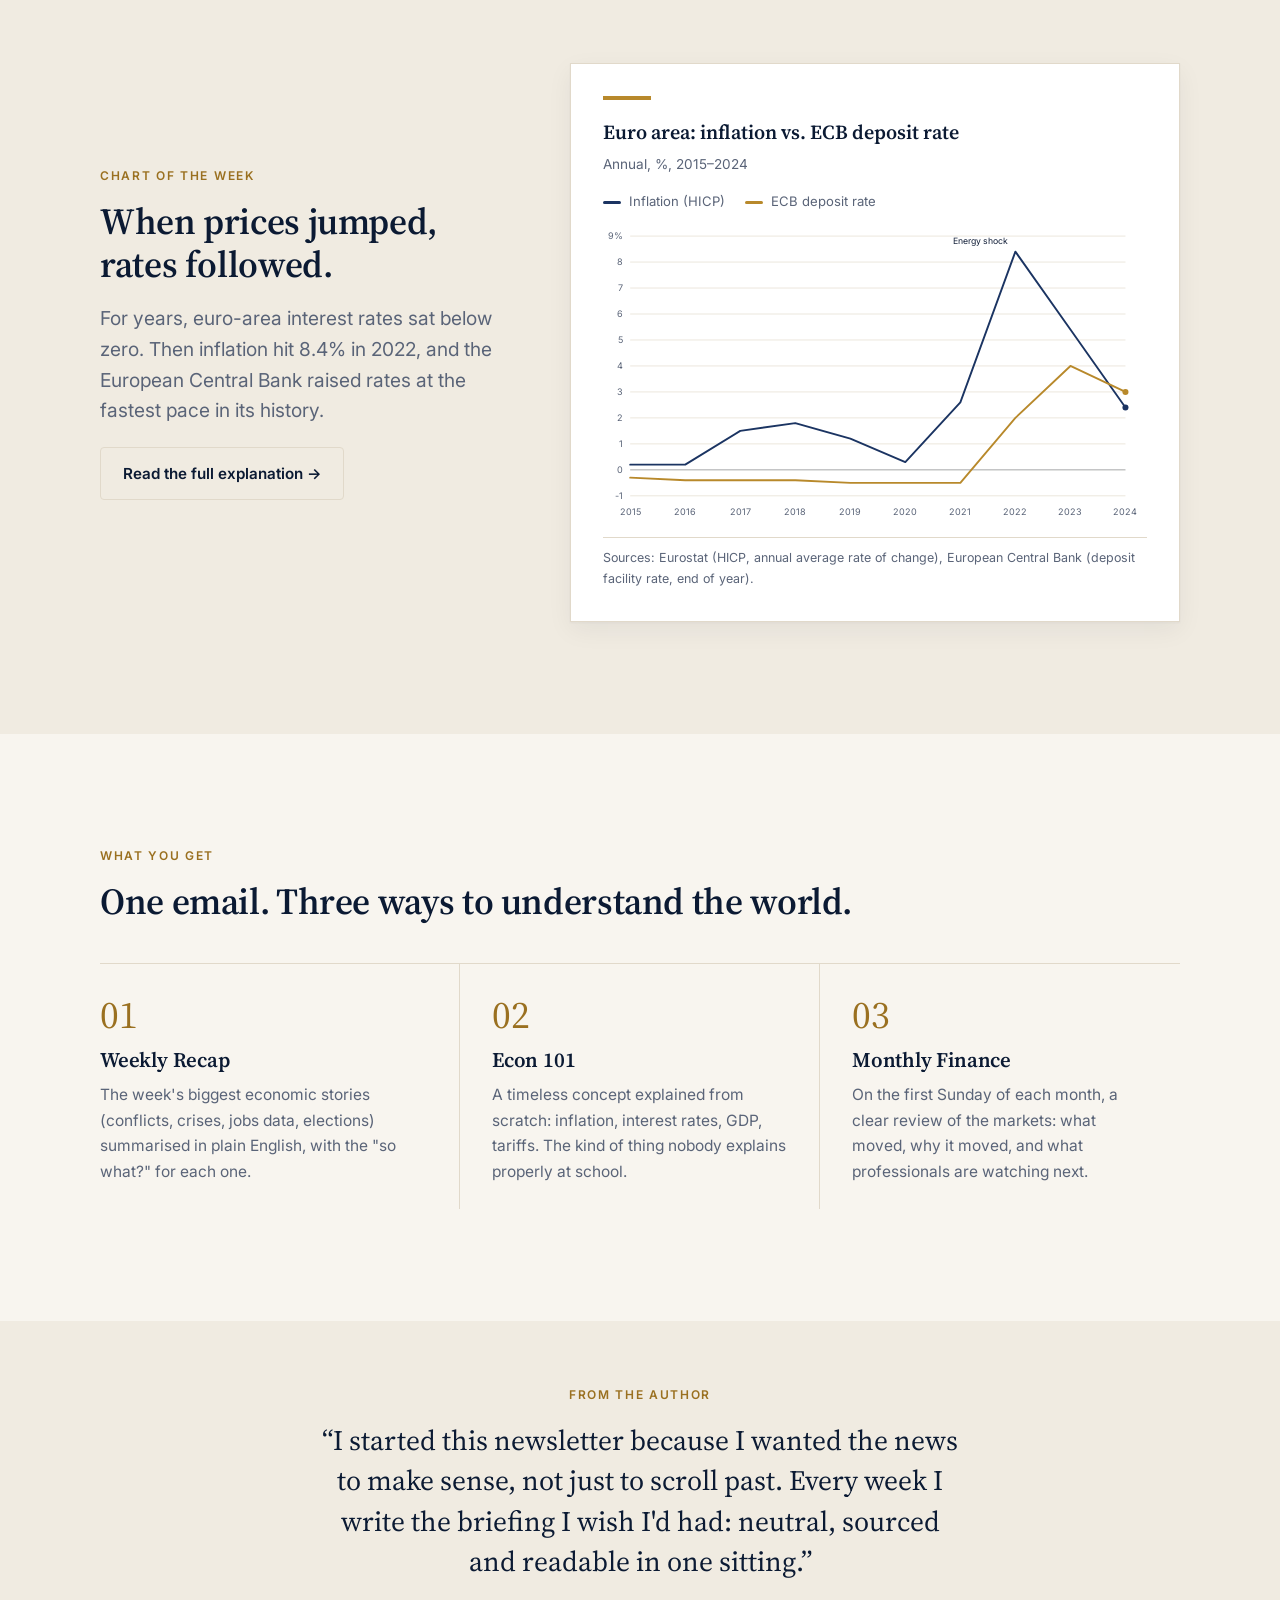
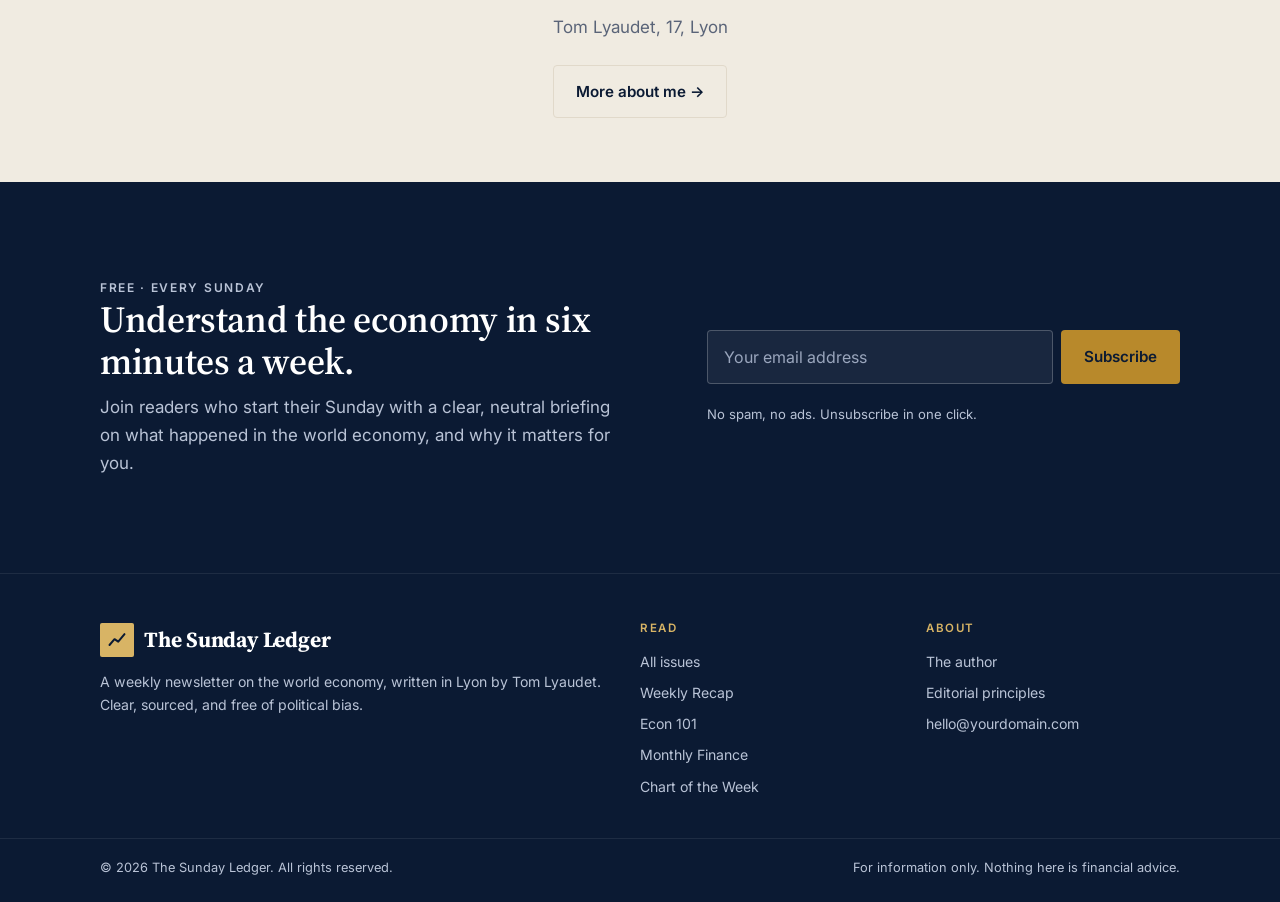
==== commit e6573fd7: "Fill in author details: Tom Lyaudet, Terminale, Lycée Rosa Parks Adds editable lastName, school and " ====
--- a/index.html
+++ b/index.html
@@ -4,9 +4,11 @@
 <meta charset="utf-8">
 <meta name="viewport" content="width=device-width, initial-scale=1">
 <title>The Sunday Ledger — The world economy, explained every Sunday</title>
-<meta name="description" content="A free weekly newsletter that explains the world economy clearly and neutrally: wars, crises, jobs, politics and markets, in six minutes.">
+<meta name="description" content="A free weekly newsletter that explains the world economy clearly and neutrally: wars, crises, jobs, politics and markets, in six minutes." data-default>
 <meta property="og:title" content="The Sunday Ledger — The world economy, explained every Sunday">
-<meta property="og:description" content="A free weekly newsletter that explains the world economy clearly and neutrally: wars, crises, jobs, politics and markets, in six minutes.">
+<meta property="og:description" content="A free weekly newsletter that explains the world economy clearly and neutrally: wars, crises, jobs, politics and markets, in six minutes." data-default>
+<meta property="og:image" content="assets/og-image.png">
+<meta name="twitter:card" content="summary_large_image">
 <meta property="og:type" content="website">
 <meta name="theme-color" content="#0b1a33">
 <link rel="icon" href="assets/favicon.svg" type="image/svg+xml">
@@ -23,6 +25,7 @@
     document.documentElement.setAttribute("data-theme", t);
   })();
 </script>
+<script src="config.js" defer></script>
 <script src="js/main.js" defer></script>
 </head>
 <body>
@@ -30,7 +33,7 @@
 
 <div class="topstrip">
   <div class="container">
-    <span>New issue every <strong>Sunday, 8:00 a.m.</strong> <span class="hide-sm">· Free · 6-minute read</span></span>
+    <span>New issue every <strong data-publishing>Sunday, 8:00 a.m.</strong> <span class="hide-sm">· Free · 6-minute read</span></span>
     <span class="hide-sm">Next issue: <span data-next-issue>this Sunday</span></span>
   </div>
 </div>
@@ -88,7 +91,7 @@
           <li><div><b>Chart of the Week</b><span>Inflation vs. interest rates, in one picture.</span></div></li>
           <li><div><b>One word to know</b><span>"Supply shock", explained in 60 seconds.</span></div></li>
         </ol>
-        <div class="ic-foot"><span>Read time: 6 min</span><span>Sunday, 8:00 a.m.</span></div>
+        <div class="ic-foot"><span>Read time: 6 min</span><span data-publishing>Sunday, 8:00 a.m.</span></div>
       </aside>
     </div>
   </section>
@@ -176,7 +179,7 @@
     <div class="container narrow" style="text-align:center">
       <p class="eyebrow">From the author</p>
       <p style="font-family:var(--font-serif);font-size:clamp(1.3rem,2.6vw,1.75rem);line-height:1.45;color:var(--heading)">“I started this newsletter because I wanted the news to make sense, not just to scroll past. Every week I write the briefing I wish I'd had: neutral, sourced and readable in one sitting.”</p>
-      <p style="color:var(--text-muted);margin-bottom:24px"><span data-author>[First name]</span>, <span data-age>17</span>, <span data-city>Lyon</span></p>
+      <p style="color:var(--text-muted);margin-bottom:24px"><span data-fullname>Tom Lyaudet</span>, <span data-age>17</span>, <span data-city>Lyon</span></p>
       <a class="btn btn-ghost" href="about.html">More about me →</a>
     </div>
   </section>
@@ -207,7 +210,7 @@
   <div class="container">
     <div class="footer-about">
       <a class="brand" href="index.html"><span class="brand-mark" aria-hidden="true"><svg width="20" height="20" viewBox="0 0 24 24"><path d="M3 18 L9 11 L13.5 14 L21 5" fill="none" stroke="#d8b465" stroke-width="2.4" stroke-linecap="round" stroke-linejoin="round"/></svg></span><span class="brand-name" data-site-name>The Sunday Ledger</span></a>
-      <p>A weekly newsletter on the world economy, written in <span data-city>Lyon</span> by <span data-author>[First name]</span>. Clear, sourced, and free of political bias.</p>
+      <p>A weekly newsletter on the world economy, written in <span data-city>Lyon</span> by <span data-fullname>Tom Lyaudet</span>. Clear, sourced, and free of political bias.</p>
     </div>
     <div>
       <h4>Read</h4>
@@ -226,6 +229,10 @@
         <li><a href="about.html#principles">Editorial principles</a></li>
         <li><a data-email href="mailto:hello@yourdomain.com">hello@yourdomain.com</a></li>
       </ul>
+      <div data-social-block hidden>
+        <h4 style="margin-top:20px">Follow</h4>
+        <ul data-social></ul>
+      </div>
     </div>
   </div>
   <div class="footer-bottom">
--- a/css/style.css
+++ b/css/style.css
@@ -567,3 +567,9 @@
   .subscribe-bar .subscribe-form { flex-direction: row; max-width: none; }
   .subscribe-bar .subscribe-form .btn { width: auto; padding-left: 14px; padding-right: 14px; }
 }
+
+/* Photo portrait & experience period (set in config.js) */
+.portrait.has-photo { background: var(--surface-alt); }
+.portrait.has-photo img { width: 100%; height: 100%; object-fit: cover; }
+.timeline .period { font-family: var(--font-sans); font-size: .85rem; font-weight: 500; color: var(--text-muted); }
+[data-social-block][hidden] { display: none; }
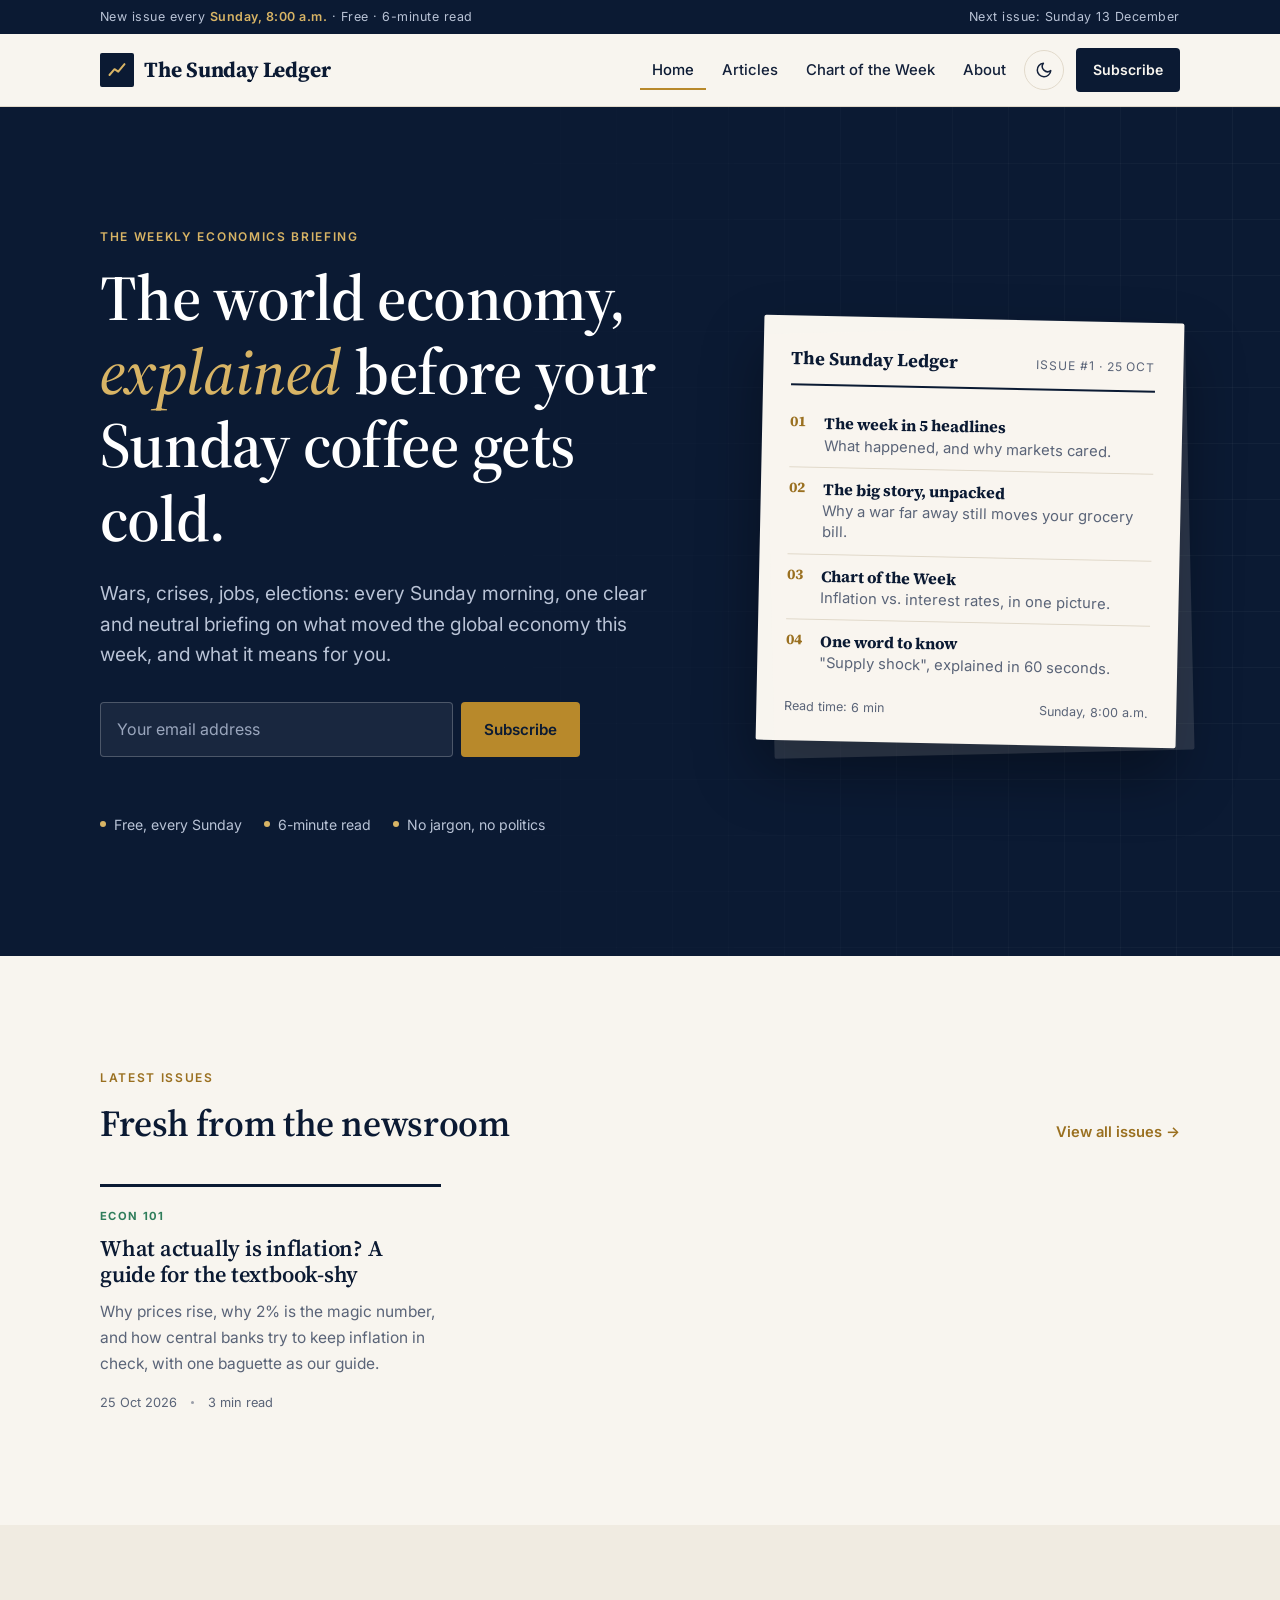
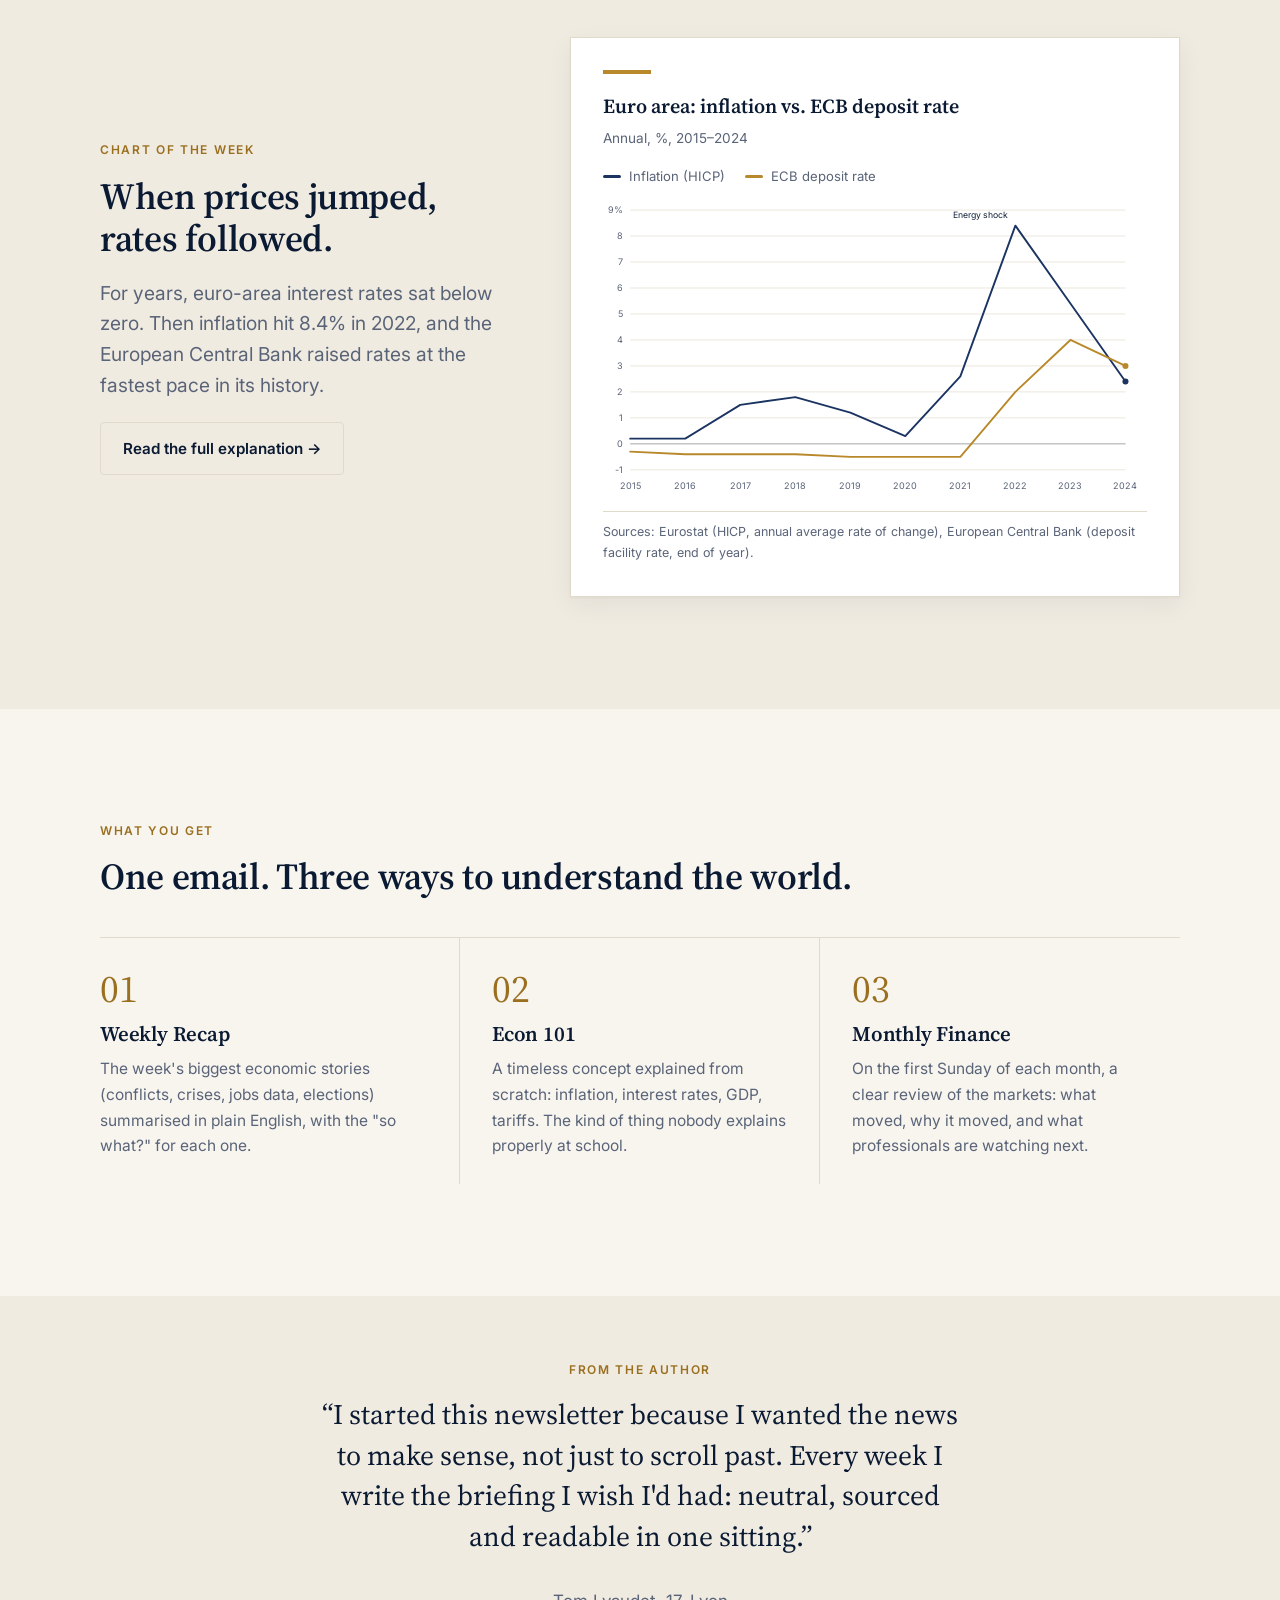
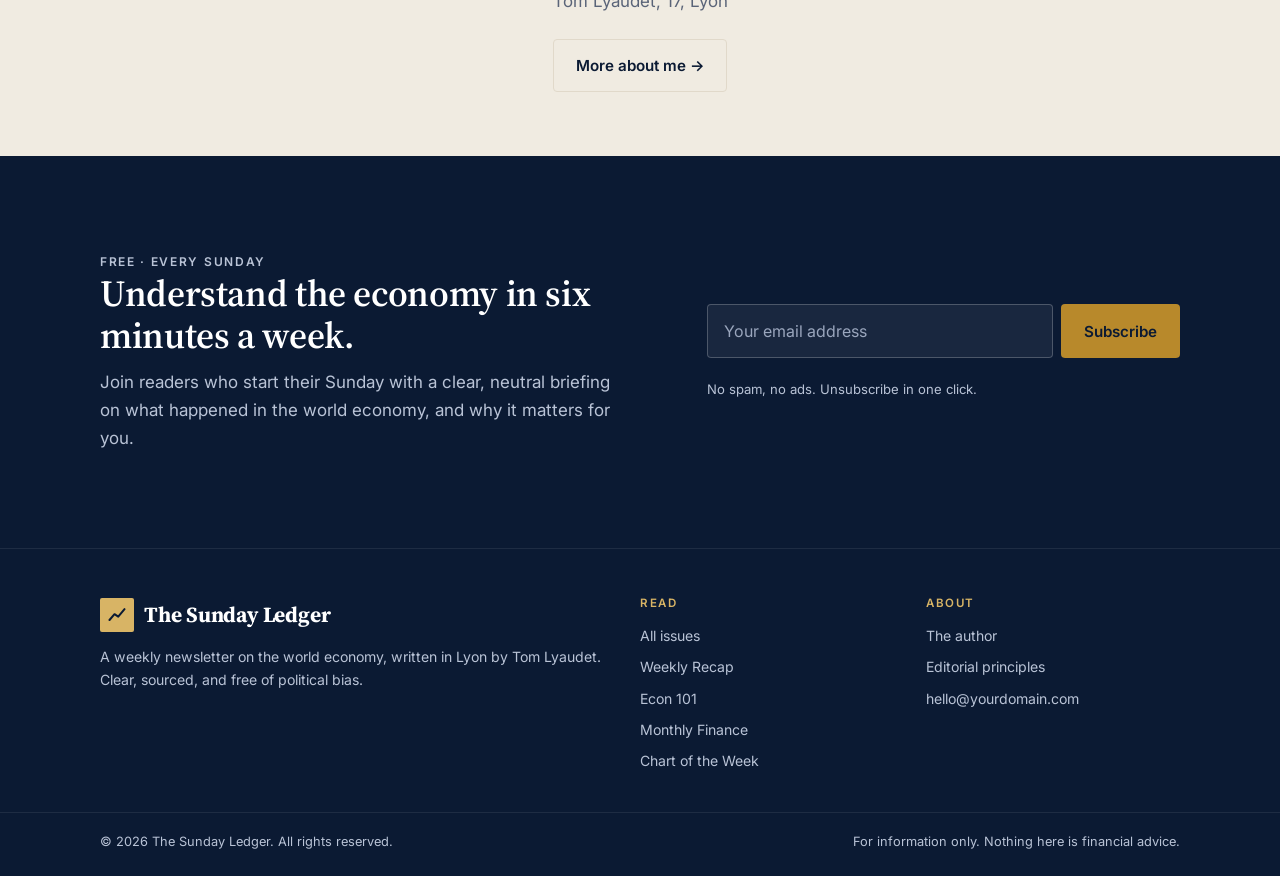
==== commit d2920167: "Write weekly issues as Markdown files in issues/ Issues are turned into pages automatically, with ar" ====
--- a/index.html
+++ b/index.html
@@ -83,7 +83,7 @@
       <aside class="issue-card" aria-label="Preview of a typical issue">
         <div class="ic-head">
           <span class="ic-title" data-site-name>The Sunday Ledger</span>
-          <span class="ic-date">Issue #24 · 8 Nov</span>
+          <span class="ic-date">Issue #1 · 25 Oct</span>
         </div>
         <ol>
           <li><div><b>The week in 5 headlines</b><span>What happened, and why markets cared.</span></div></li>
@@ -106,24 +106,14 @@
         <a class="more" href="articles.html">View all issues →</a>
       </div>
       <div class="cards">
-        <a class="card reveal" href="articles.html#recap">
-          <span class="tag tag-recap">Weekly Recap</span>
-          <h3>Why a war far away still moves your grocery bill</h3>
-          <p>Energy, shipping routes and insurance costs: how conflicts thousands of kilometres away end up on the receipt at your local supermarket.</p>
-          <div class="meta"><time datetime="2026-11-08">8 Nov 2026</time><span class="dot"></span><span>7 min read</span></div>
-        </a>
-        <a class="card reveal" href="articles.html#finance">
-          <span class="tag tag-finance">Monthly Finance</span>
-          <h3>October in review: rates, earnings and what bonds are telling us</h3>
-          <p>A calm look at the month in markets: what central banks signalled, how companies reported, and why the bond market deserves your attention.</p>
-          <div class="meta"><time datetime="2026-11-01">1 Nov 2026</time><span class="dot"></span><span>8 min read</span></div>
-        </a>
-        <a class="card reveal" href="article-what-is-inflation.html">
+<!-- LATEST:START -->
+        <a class="card reveal" href="issue-2026-10-25-what-is-inflation.html">
           <span class="tag tag-econ">Econ 101</span>
           <h3>What actually is inflation? A guide for the textbook-shy</h3>
-          <p>Why prices rise, why a little inflation is considered healthy, and how central banks try to keep it in check, with one baguette as our guide.</p>
-          <div class="meta"><time datetime="2026-10-25">25 Oct 2026</time><span class="dot"></span><span>6 min read</span></div>
+          <p>Why prices rise, why 2% is the magic number, and how central banks try to keep inflation in check, with one baguette as our guide.</p>
+          <div class="meta"><time datetime="2026-10-25">25 Oct 2026</time><span class="dot"></span><span>3 min read</span></div>
         </a>
+<!-- LATEST:END -->
       </div>
     </div>
   </section>
